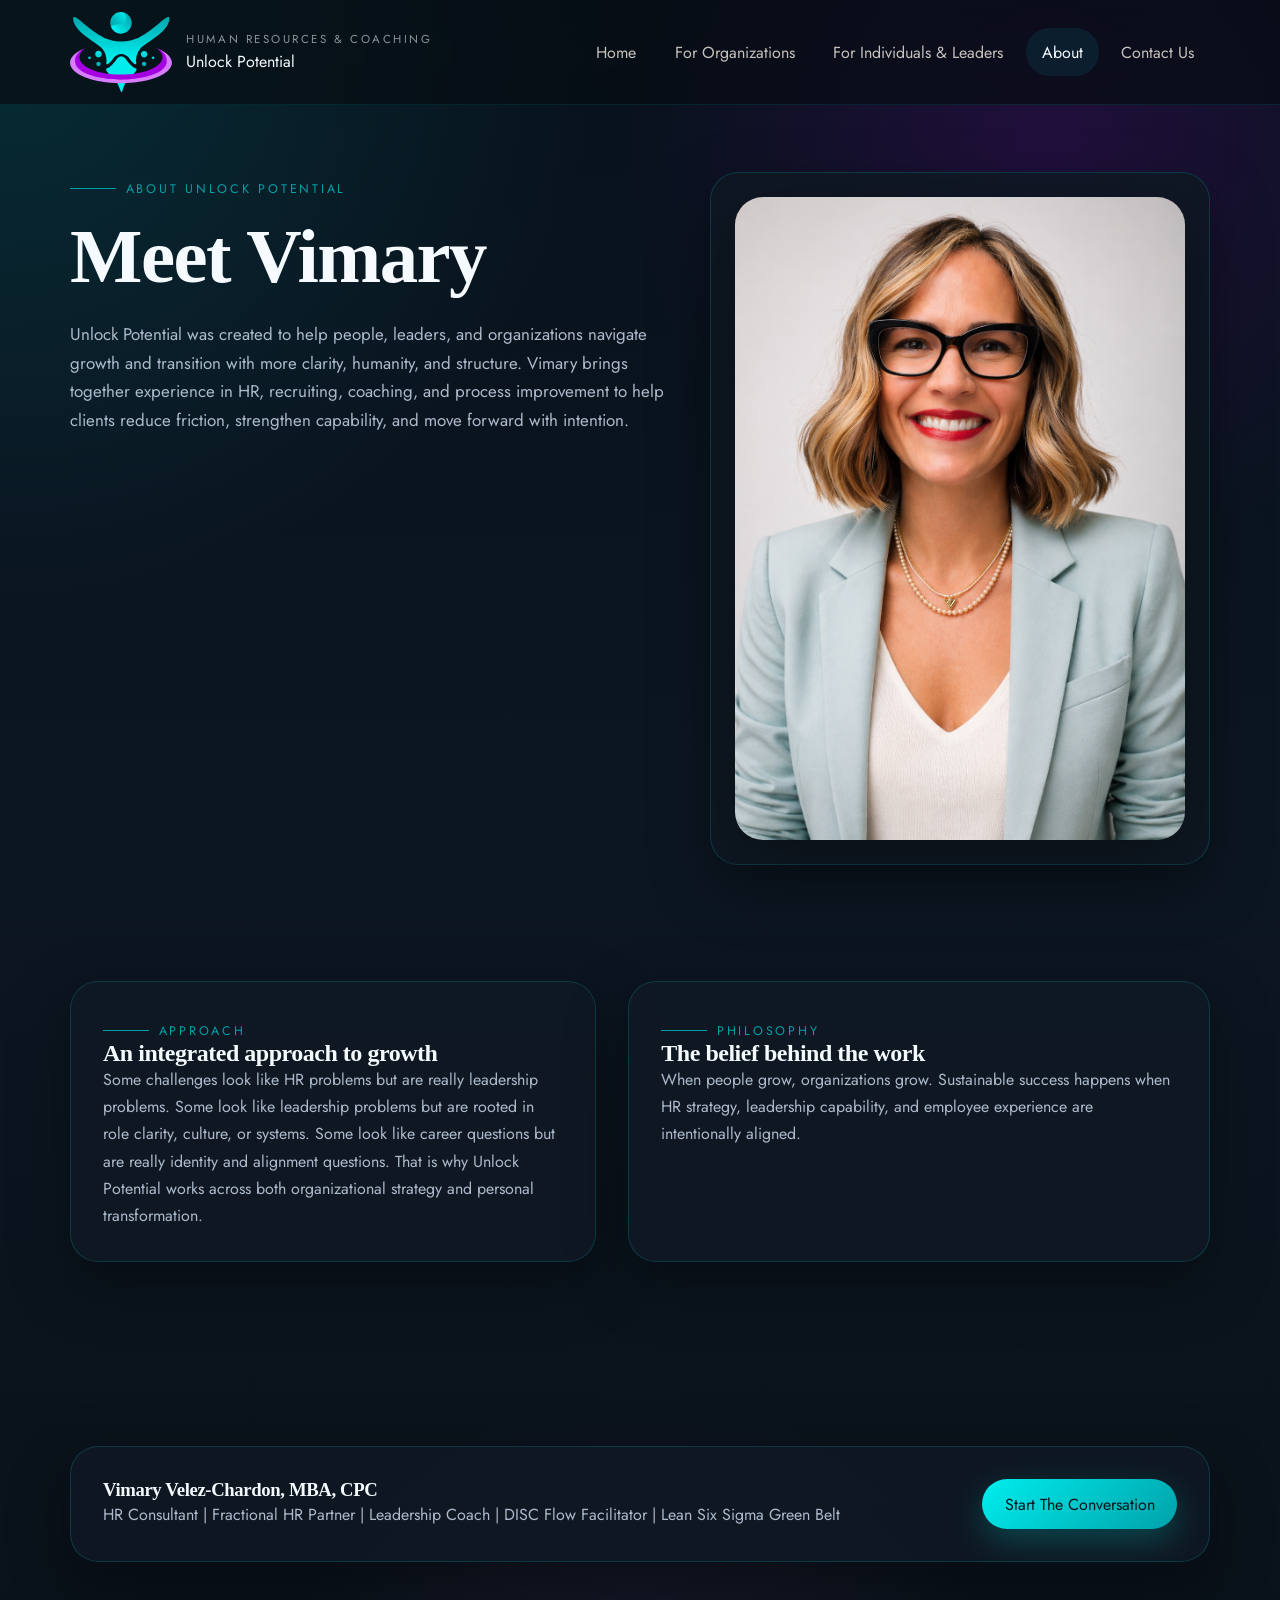
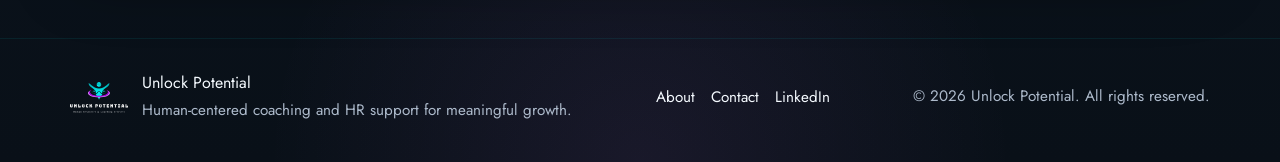
==== about.html @ 34f51344 "New version of the navigation. Minor bugs fixed." ====
<!DOCTYPE html>
<html lang="en">
<head>
  <meta charset="utf-8">
  <meta name="viewport" content="width=device-width, initial-scale=1">
  <title>About | Unlock Potential</title>
  <meta name="description" content="Meet Vimary and learn about Unlock Potential's integrated approach to HR consulting, leadership coaching, and people strategy.">
  <link rel="icon" href="./assets/images/up_no_letters.svg" type="image/svg+xml">
  <link rel="stylesheet" href="./assets/styles/site.css">
</head>
<body data-page="about">
  <div class="page-shell">
    <div data-include="./partials/header.html"></div>

    <main>
      <section class="page-hero">
        <div class="container page-hero__grid">
          <div class="reveal">
            <span class="eyebrow">About Unlock Potential</span>
            <h1>Meet Vimary</h1>
            <p>Unlock Potential was created to help people, leaders, and organizations navigate growth and transition with more clarity, humanity, and structure. Vimary brings together experience in HR, recruiting, coaching, and process improvement to help clients reduce friction, strengthen capability, and move forward with intention.</p>
          </div>
          <div class="page-hero__panel hero-card reveal delay-1">
            <img class="wide-image page-hero__image--taller" src="./assets/images/vimary1.PNG" alt="Vimary Velez-Chardon portrait">
          </div>
        </div>
      </section>

      <section class="section">
        <div class="container split-section">
          <div class="story-panel hero-card reveal">
            <span class="eyebrow">Approach</span>
            <h2>An integrated approach to growth</h2>
            <p>Some challenges look like HR problems but are really leadership problems. Some look like leadership problems but are rooted in role clarity, culture, or systems. Some look like career questions but are really identity and alignment questions. That is why Unlock Potential works across both organizational strategy and personal transformation.</p>
          </div>
          <div class="story-panel hero-card reveal delay-1">
            <span class="eyebrow">Philosophy</span>
            <h2>The belief behind the work</h2>
            <p>When people grow, organizations grow. Sustainable success happens when HR strategy, leadership capability, and employee experience are intentionally aligned.</p>
          </div>
        </div>
      </section>

      <section class="section">
        <div class="container">
          <div class="cta-band hero-card reveal">
            <div>
              <h3>Vimary Velez-Chardon, MBA, CPC</h3>
              <p>HR Consultant | Fractional HR Partner | Leadership Coach | DISC Flow Facilitator | Lean Six Sigma Green Belt</p>
            </div>
            <a class="button" href="./contact-us.html">Start The Conversation</a>
          </div>
        </div>
      </section>
    </main>

    <div data-include="./partials/footer.html"></div>
  </div>
  <script src="./assets/scripts/site.js"></script>
</body>
</html>
---- assets/styles/site.css ----
:root {
  --bg: #091018;
  --bg-elevated: #101924;
  --bg-soft: #172131;
  --panel: rgba(16, 25, 36, 0.86);
  --line: rgba(0, 237, 237, 0.16);
  --text: #f5faff;
  --muted: #adbacb;
  --accent: #00a2aa;
  --accent-strong: #00eded;
  --accent-secondary: #a500e2;
  --accent-secondary-soft: #d77cfc;
  --shadow: 0 20px 60px rgba(0, 0, 0, 0.34);
  --radius-lg: 28px;
  --radius-md: 20px;
  --radius-sm: 14px;
  --container: min(1140px, calc(100vw - 2rem));
}

@font-face {
  font-family: "Jost";
  font-style: normal;
  font-weight: 400;
  font-display: swap;
  src: url("/assets/fonts/jost-v20-latin.woff2") format("woff2");
}

@font-face {
  font-family: "Jost";
  font-style: normal;
  font-weight: 500;
  font-display: swap;
  src: url("/assets/fonts/jost-v20-latin.woff2") format("woff2");
}

@font-face {
  font-family: "Jost";
  font-style: normal;
  font-weight: 700;
  font-display: swap;
  src: url("/assets/fonts/jost-v20-latin.woff2") format("woff2");
}

* {
  box-sizing: border-box;
}

html {
  scroll-behavior: smooth;
}

body {
  margin: 0;
  font-family: "Jost", "Segoe UI", sans-serif;
  color: var(--text);
  background:
    radial-gradient(circle at top left, rgba(0, 237, 237, 0.13), transparent 28%),
    radial-gradient(circle at right 18% top 8%, rgba(165, 0, 226, 0.16), transparent 22%),
    radial-gradient(circle at center bottom, rgba(215, 124, 252, 0.08), transparent 20%),
    linear-gradient(180deg, #07111b 0%, #0c1622 46%, #091018 100%);
}

img {
  display: block;
  max-width: 100%;
}

a {
  color: inherit;
  text-decoration: none;
}

p {
  margin: 0;
  color: var(--muted);
  line-height: 1.7;
}

h1,
h2,
h3,
h4 {
  margin: 0;
  font-family: Georgia, "Times New Roman", serif;
  line-height: 1.1;
  letter-spacing: -0.02em;
}

.page-shell {
  position: relative;
  overflow: clip;
}

.container {
  width: var(--container);
  margin: 0 auto;
}

.site-header {
  position: sticky;
  top: 0;
  z-index: 20;
  backdrop-filter: blur(18px);
  background: rgba(7, 13, 20, 0.72);
  border-bottom: 1px solid rgba(0, 237, 237, 0.1);
}

.site-header__inner {
  display: flex;
  align-items: center;
  justify-content: space-between;
  gap: 1.5rem;
  min-height: 104px;
}

.brand {
  display: inline-flex;
  align-items: center;
  gap: 0.9rem;
}

.brand__logo {
  width: 102px;
  height: auto;
  flex: 0 0 auto;
}

.brand__text {
  display: grid;
  gap: 0.15rem;
}

.brand__eyebrow {
  font-size: 0.72rem;
  letter-spacing: 0.22em;
  text-transform: uppercase;
  color: rgba(245, 250, 255, 0.56);
}

.brand__name {
  font-size: 1rem;
  font-weight: 600;
}

.site-nav {
  display: flex;
  align-items: center;
  gap: 0.4rem;
}

.site-nav a {
  padding: 0.8rem 1rem;
  border-radius: 999px;
  color: rgba(245, 239, 231, 0.8);
  transition: background-color 180ms ease, color 180ms ease;
}

.site-nav a:hover,
.site-nav a[aria-current="page"] {
  color: var(--text);
  background: rgba(0, 237, 237, 0.08);
}

.nav-toggle {
  display: none;
  border: 0;
  background: transparent;
  color: var(--text);
  font: inherit;
  padding: 0.5rem;
}

.hero {
  padding: 5rem 0 4rem;
  position: relative;
  overflow: hidden;
  background:
    linear-gradient(180deg, rgba(7, 13, 20, 0.28) 0%, rgba(7, 13, 20, 0.52) 58%, rgba(7, 13, 20, 0.78) 100%),
    linear-gradient(90deg, rgba(7, 13, 20, 0.7) 0%, rgba(7, 13, 20, 0.26) 44%, rgba(7, 13, 20, 0.58) 100%),
    url("../images/background.png");
  background-position: center;
  background-repeat: no-repeat;
  background-size: cover;
}

.hero::before {
  content: "";
  position: absolute;
  inset: 0;
  background:
    radial-gradient(circle at top right, rgba(0, 237, 237, 0.08), transparent 26%),
    radial-gradient(circle at center right, rgba(255, 255, 255, 0.06), transparent 30%),
    linear-gradient(180deg, transparent 0%, transparent 62%, rgba(9, 16, 24, 0.52) 100%);
  pointer-events: none;
}

.hero::after {
  content: "";
  position: absolute;
  inset: auto 0 0 0;
  height: 140px;
  background: linear-gradient(180deg, rgba(9, 16, 24, 0) 0%, rgba(9, 16, 24, 0.92) 100%);
  pointer-events: none;
}

.hero__grid,
.split-section,
.contact-grid,
.story-grid,
.cta-band {
  display: grid;
  gap: 2rem;
}

.hero__grid {
  grid-template-columns: 1.15fr 0.85fr;
  align-items: stretch;
  position: relative;
  z-index: 2;
}

.hero__content {
  display: flex;
  flex-direction: column;
  justify-content: space-between;
  min-height: 100%;
}

.eyebrow {
  display: inline-flex;
  align-items: center;
  gap: 0.6rem;
  font-size: 0.78rem;
  letter-spacing: 0.22em;
  text-transform: uppercase;
  color: var(--accent);
}

.eyebrow::before {
  content: "";
  width: 46px;
  height: 1px;
  background: currentColor;
}

.hero h1,
.page-hero h1 {
  margin-top: 1.1rem;
  font-size: clamp(2.9rem, 6vw, 5.4rem);
  max-width: 12ch;
}

.hero p,
.page-hero p {
  margin-top: 1.25rem;
  max-width: 60ch;
  font-size: 1.06rem;
}

.hero__actions,
.cta-row {
  display: flex;
  flex-wrap: wrap;
  gap: 1rem;
  margin-top: 1.9rem;
}

.button,
.button-secondary {
  display: inline-flex;
  align-items: center;
  justify-content: center;
  min-height: 50px;
  padding: 0.85rem 1.4rem;
  border-radius: 999px;
  font-weight: 600;
  transition: transform 180ms ease, border-color 180ms ease, background-color 180ms ease;
}

.button {
  background: linear-gradient(135deg, var(--accent-strong), var(--accent));
  color: #07161c;
  box-shadow: 0 12px 32px rgba(0, 237, 237, 0.22);
}

.button-secondary {
  border: 1px solid rgba(215, 124, 252, 0.28);
  background: rgba(165, 0, 226, 0.08);
}

.button:hover,
.button-secondary:hover {
  transform: translateY(-2px);
}

.hero-card,
.metric-card,
.info-card,
.service-card,
.testimonial-card,
.contact-card,
.faq-card,
.process-card {
  background: var(--panel);
  border: 1px solid var(--line);
  border-radius: var(--radius-lg);
  box-shadow: var(--shadow);
}

.hero-card {
  padding: 1.15rem;
  height: 100%;
}

.hero-card--ambient {
  display: flex;
  align-items: flex-end;
  min-height: 100%;
  background: rgba(10, 17, 27, 0.34);
  backdrop-filter: blur(8px);
  box-shadow: 0 24px 60px rgba(0, 0, 0, 0.24);
}

.hero-card__details {
  display: grid;
  grid-template-columns: 1fr;
  gap: 0.85rem;
  margin-top: 1rem;
}

.metric-card {
  padding: 1rem 1.15rem;
  min-height: 0;
  display: grid;
  grid-template-columns: minmax(120px, 150px) 1fr;
  gap: 1rem;
  align-items: start;
  border-radius: 22px;
}

.metric-card strong {
  display: block;
  color: var(--text);
  font-size: 1rem;
  line-height: 1.2;
  letter-spacing: 0.08em;
  text-transform: uppercase;
}

.metric-card span {
  display: block;
  margin-top: 0;
  font-size: 0.92rem;
  line-height: 1.55;
  color: var(--muted);
}

.section {
  padding: 4.75rem 0;
}

.section-heading {
  display: grid;
  gap: 0.9rem;
  max-width: 780px;
}

.section-heading h2 {
  font-size: clamp(2rem, 4vw, 3.6rem);
}

.section-heading p {
  font-size: 1.04rem;
}

.split-section {
  grid-template-columns: 0.95fr 1.05fr;
  align-items: start;
}

.story-panel {
  padding: 2rem;
}

.story-list,
.service-list,
.detail-list {
  margin: 1.25rem 0 0;
  padding: 0;
  list-style: none;
  display: grid;
  gap: 0.85rem;
}

.story-list li,
.detail-list li {
  padding-left: 1.5rem;
  position: relative;
  color: var(--muted);
}

.story-list li::before,
.detail-list li::before {
  content: "";
  position: absolute;
  left: 0;
  top: 0.7rem;
  width: 0.5rem;
  height: 0.5rem;
  border-radius: 999px;
  background: var(--accent);
}

.info-grid,
.services-grid,
.testimonial-grid,
.contact-grid,
.faq-grid,
.process-grid {
  display: grid;
  gap: 1.25rem;
  margin-top: 2rem;
}

.info-grid {
  grid-template-columns: repeat(3, minmax(0, 1fr));
}

.info-card,
.service-card,
.testimonial-card,
.contact-card,
.faq-card,
.process-card {
  padding: 1.6rem;
}

.info-card h3,
.service-card h3,
.testimonial-card h3,
.faq-card h3,
.process-card h3 {
  font-size: 1.5rem;
}

.service-card__tag {
  display: inline-block;
  margin-bottom: 0.9rem;
  padding: 0.45rem 0.7rem;
  border-radius: 999px;
  background: rgba(0, 237, 237, 0.1);
  color: var(--accent-strong);
  font-size: 0.8rem;
  letter-spacing: 0.12em;
  text-transform: uppercase;
}

.services-grid {
  grid-template-columns: repeat(2, minmax(0, 1fr));
}

.services-grid--pillars {
  gap: 4.5rem 1.4rem;
  padding-top: 1.8rem;
}

.pillar-card {
  position: relative;
  padding: 4.8rem 1.75rem 1.85rem;
  overflow: visible;
  background:
    linear-gradient(180deg, rgba(255, 255, 255, 0.03), rgba(255, 255, 255, 0)),
    rgba(13, 21, 31, 0.92);
}

.pillar-card__icon-shell {
  position: absolute;
  top: 0;
  left: 50%;
  transform: translate(-50%, -48%);
  width: 118px;
  height: 118px;
  display: grid;
  place-items: center;
  border-radius: 999px;
  background:
    radial-gradient(circle at 32% 28%, rgba(0, 237, 237, 0.2), transparent 40%),
    linear-gradient(180deg, #13243a 0%, #091018 100%);
  border: 1px solid rgba(0, 237, 237, 0.22);
  box-shadow:
    0 18px 36px rgba(0, 0, 0, 0.34),
    inset 0 1px 0 rgba(255, 255, 255, 0.08);
}

.pillar-card__icon {
  width: 56px;
  height: 56px;
  object-fit: contain;
  filter:
    brightness(0) saturate(100%) invert(89%) sepia(49%) saturate(3068%) hue-rotate(129deg) brightness(106%) contrast(102%)
    drop-shadow(0 6px 18px rgba(0, 0, 0, 0.18));
}

.pillar-card__tag {
  display: block;
  width: fit-content;
  margin: 0 auto 1rem;
  background: transparent;
  color: var(--accent-secondary-soft);
  border: 1px solid rgba(215, 124, 252, 0.18);
}

.pillar-card h3,
.pillar-card h4,
.pillar-card h5,
.pillar-card p {
  text-align: center;
}

.pillar-card h3 {
  max-width: 14ch;
  margin: 0 auto;
}

.pillar-card h5 {
  max-width: 30ch;
  margin: 0.85rem auto 0;
  color: var(--accent-strong);
  font-size: 0.78rem;
  line-height: 1.45;
  text-transform: uppercase;
}

.pillar-card p {
  max-width: 34ch;
  margin: 0.9rem auto 0;
}

.pillar-card__divider {
  display: block;
  width: 72px;
  height: 2px;
  margin: 1rem auto 0;
  background: linear-gradient(90deg, transparent, var(--accent-strong), transparent);
}

.pillar-card .detail-list {
  margin-top: 1.25rem;
}

.service-card p + .detail-list,
.testimonial-card p + p,
.contact-card p + p {
  margin-top: 0.9rem;
}

.service-card.featured {
  background:
    linear-gradient(180deg, rgba(165, 0, 226, 0.12), rgba(0, 237, 237, 0.03)),
    var(--panel);
}

.story-image,
.wide-image {
  min-height: 100%;
  border-radius: var(--radius-lg);
  object-fit: cover;
  box-shadow: var(--shadow);
}

.story-image {
  aspect-ratio: 4 / 5;
}

.story-image--right {
  object-position: center;
}

.wide-image {
  aspect-ratio: 16 / 10;
}

.wide-image--left {
  object-position: left center;
}

.testimonial-grid {
  grid-template-columns: repeat(2, minmax(0, 1fr));
}

.testimonial-card blockquote {
  margin: 1rem 0 0;
  color: var(--text);
  font-size: 1.05rem;
  line-height: 1.75;
}

.testimonial-card footer {
  margin-top: 1rem;
  color: var(--accent-secondary-soft);
  font-size: 0.95rem;
}

.process-grid {
  grid-template-columns: repeat(4, minmax(0, 1fr));
}

.process-grid--reach {
  grid-template-columns: repeat(5, minmax(0, 1fr));
}

.process-grid--reach .process-card {
  padding: 1.25rem;
}

.process-grid--reach .process-card h3 {
  font-size: 1.25rem;
}

.process-card__number {
  display: inline-grid;
  place-items: center;
  width: 2.4rem;
  height: 2.4rem;
  border-radius: 999px;
  margin-bottom: 1rem;
  background: rgba(0, 237, 237, 0.1);
  color: var(--accent-strong);
  font-weight: 700;
}

.cta-band {
  grid-template-columns: 1fr auto;
  align-items: center;
  padding: 2rem;
  margin-top: 2rem;
}

.page-hero {
  padding: 4.2rem 0 2.5rem;
}

.page-hero__grid {
  display: grid;
  grid-template-columns: 1.1fr 0.9fr;
  gap: 1.8rem;
  align-items: start;
}

.page-hero__panel {
  padding: 1.5rem;
}

.page-hero__image--taller {
  aspect-ratio: 70 / 100;
}

.contact-grid {
  grid-template-columns: 0.88fr 1.12fr;
  align-items: start;
}

.contact-list {
  display: grid;
  gap: 1rem;
  margin-top: 1.3rem;
}

.contact-item strong,
.contact-item a {
  display: block;
}

.contact-item strong {
  margin-bottom: 0.35rem;
  color: var(--text);
}

.contact-form {
  display: grid;
  gap: 1rem;
}

.field {
  display: grid;
  gap: 0.45rem;
}

.field label {
  font-size: 0.93rem;
  color: var(--text);
}

.field input,
.field textarea,
.field select {
  width: 100%;
  border: 1px solid rgba(255, 255, 255, 0.08);
  border-radius: 16px;
  background: rgba(255, 255, 255, 0.04);
  color: var(--text);
  padding: 0.95rem 1rem;
  font: inherit;
}

.field select {
  color-scheme: dark;
}

.field select option {
  background: var(--bg-elevated);
  color: var(--text);
}

.field select option:checked,
.field select option:hover {
  background: var(--accent);
  color: #07161c;
}

.field input:focus,
.field textarea:focus,
.field select:focus {
  outline: 2px solid rgba(0, 237, 237, 0.3);
  border-color: rgba(0, 237, 237, 0.28);
}

.field textarea {
  min-height: 170px;
  resize: vertical;
}

.form-note {
  font-size: 0.92rem;
}

.faq-grid {
  grid-template-columns: repeat(2, minmax(0, 1fr));
}

.site-footer {
  padding: 2rem 0 2.4rem;
  border-top: 1px solid rgba(0, 237, 237, 0.08);
}

.site-footer__inner {
  display: flex;
  flex-wrap: wrap;
  align-items: center;
  justify-content: space-between;
  gap: 1rem;
}

.footer-brand {
  display: inline-flex;
  align-items: center;
  gap: 0.9rem;
}

.footer-brand img {
  width: 58px;
  height: auto;
  flex: 0 0 auto;
}

.footer-brand__text {
  display: grid;
  gap: 0.2rem;
}

.footer-brand__title {
  color: var(--text);
  font-weight: 600;
}

.site-footer p,
.site-footer a {
  font-size: 0.95rem;
}

.footer-links {
  display: flex;
  flex-wrap: wrap;
  gap: 1rem;
}

.reveal {
  opacity: 0;
  transform: translateY(20px);
  animation: revealUp 0.7s ease forwards;
}

.reveal.delay-1 {
  animation-delay: 0.1s;
}

.reveal.delay-2 {
  animation-delay: 0.2s;
}

.reveal.delay-3 {
  animation-delay: 0.3s;
}

@keyframes revealUp {
  to {
    opacity: 1;
    transform: translateY(0);
  }
}

@media (max-width: 980px) {
  .hero__grid,
  .split-section,
  .page-hero__grid,
  .contact-grid,
  .cta-band,
  .info-grid,
  .services-grid,
  .testimonial-grid,
  .faq-grid,
  .process-grid {
    grid-template-columns: 1fr;
  }

  .site-header__inner {
    min-height: 92px;
  }

  .services-grid--pillars {
    gap: 4rem;
  }

  .process-grid--reach {
    grid-template-columns: repeat(5, minmax(0, 1fr));
    gap: 0.85rem;
  }
}

@media (max-width: 760px) {
  .nav-toggle {
    display: inline-flex;
  }

  .site-nav {
    position: absolute;
    left: 1rem;
    right: 1rem;
    top: calc(100% + 0.7rem);
    display: none;
    flex-direction: column;
    align-items: stretch;
    padding: 0.75rem;
    border: 1px solid rgba(255, 255, 255, 0.06);
    border-radius: 20px;
    background: rgba(18, 15, 13, 0.96);
    box-shadow: var(--shadow);
  }

  .site-nav.is-open {
    display: flex;
  }

  .site-nav a {
    border-radius: 14px;
  }

  .hero {
    padding-top: 3.5rem;
  }

  .brand__logo {
    width: 81px;
  }

  .footer-brand {
    align-items: flex-start;
  }

  .hero-card__details {
    grid-template-columns: 1fr;
  }

  .metric-card {
    grid-template-columns: 1fr;
    gap: 0.45rem;
  }

  .process-grid--reach {
    grid-template-columns: 1fr;
    gap: 1.25rem;
  }

  .section {
    padding: 3.7rem 0;
  }

  .cta-row,
  .hero__actions {
    flex-direction: column;
    align-items: stretch;
  }

  .pillar-card {
    padding-top: 4.45rem;
  }

  .pillar-card__icon-shell {
    width: 104px;
    height: 104px;
  }

  .pillar-card__icon {
    width: 50px;
    height: 50px;
  }
}
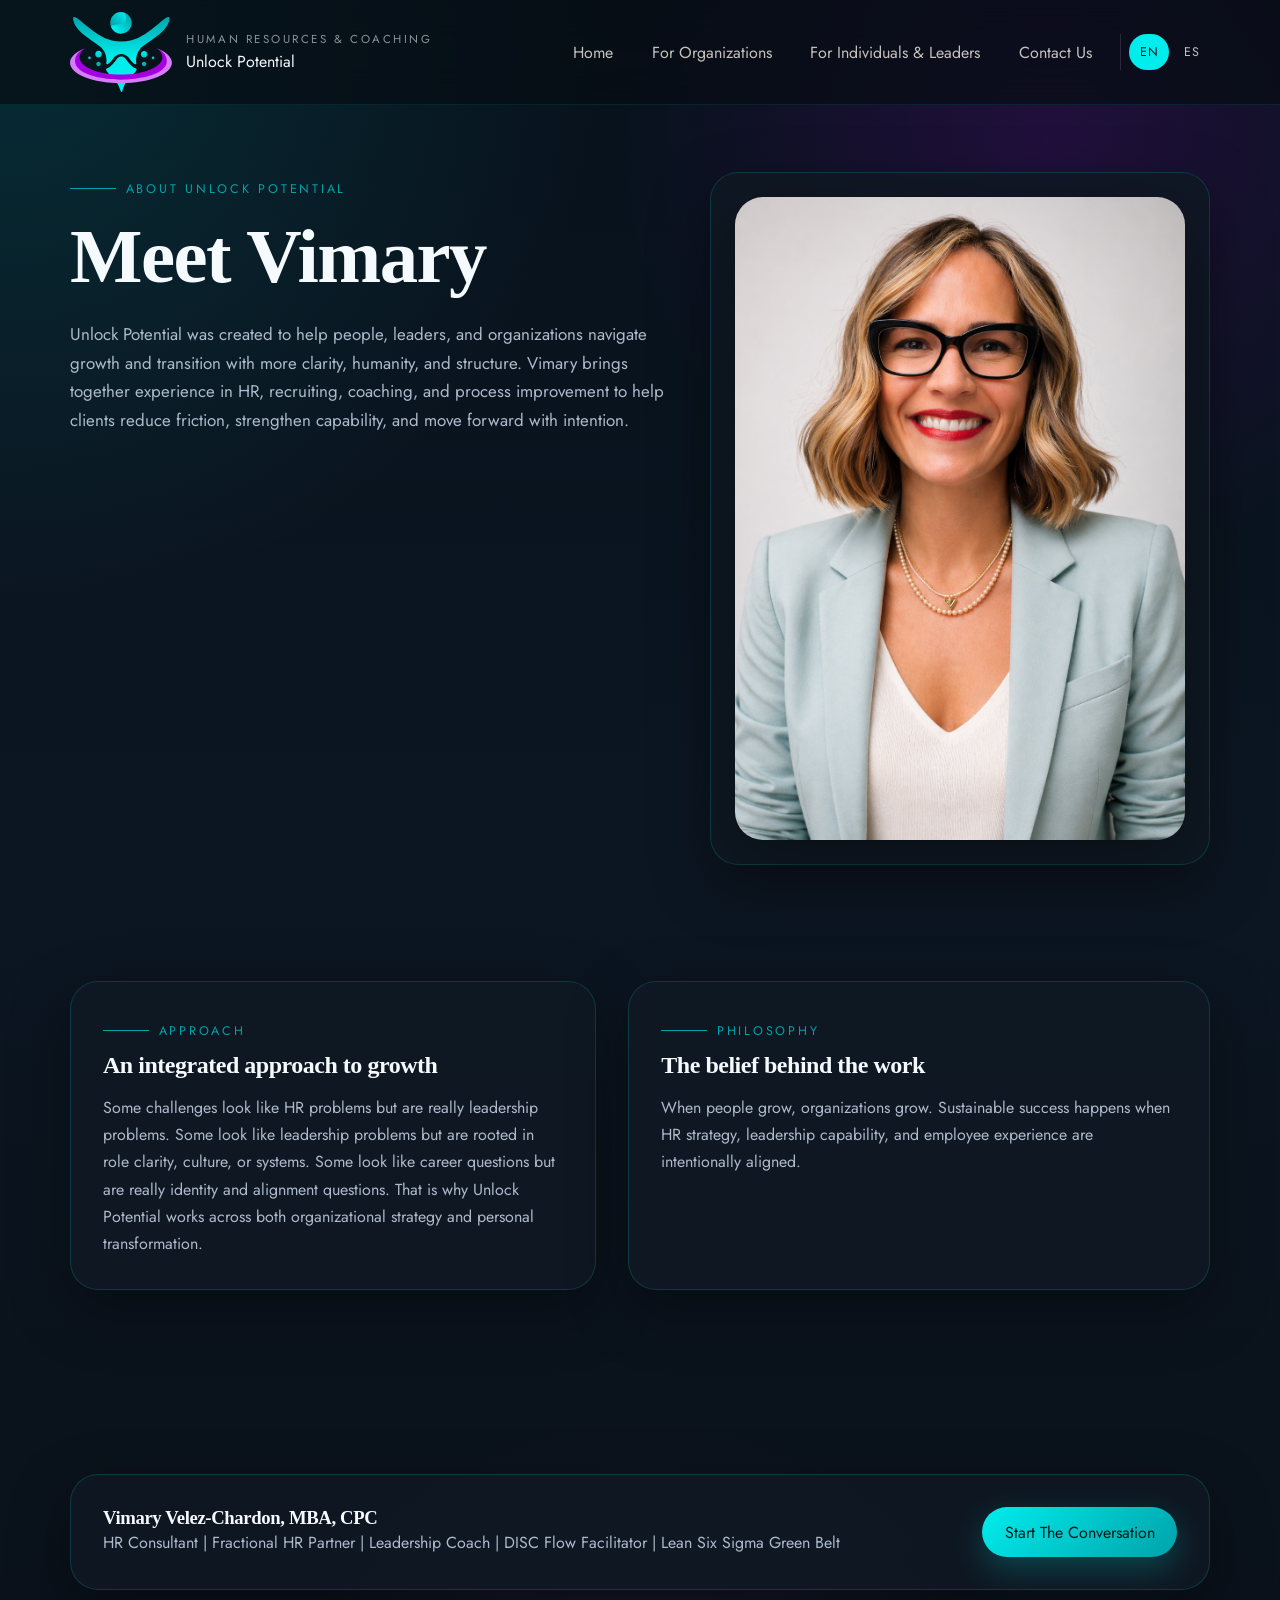
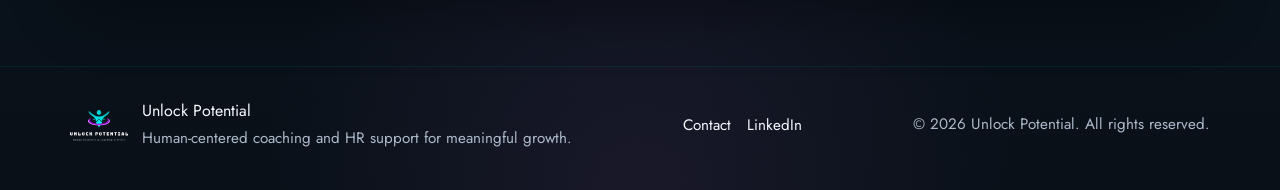
==== commit 9373a890: "Español!" ====
--- a/about.html
+++ b/about.html
@@ -5,6 +5,8 @@
   <meta name="viewport" content="width=device-width, initial-scale=1">
   <title>About | Unlock Potential</title>
   <meta name="description" content="Meet Vimary and learn about Unlock Potential's integrated approach to HR consulting, leadership coaching, and people strategy.">
+  <link rel="alternate" hreflang="en" href="./about.html">
+  <link rel="alternate" hreflang="es" href="./es/about.html">
   <link rel="icon" href="./assets/images/up_no_letters.svg" type="image/svg+xml">
   <link rel="stylesheet" href="./assets/styles/site.css">
 </head>
--- a/assets/styles/site.css
+++ b/assets/styles/site.css
@@ -161,6 +161,27 @@
   background: rgba(0, 237, 237, 0.08);
 }
 
+.language-switch {
+  display: inline-flex;
+  align-items: center;
+  gap: 0.25rem;
+  margin-left: 0.35rem;
+  padding-left: 0.55rem;
+  border-left: 1px solid rgba(255, 255, 255, 0.12);
+}
+
+.language-switch a {
+  padding: 0.55rem 0.65rem;
+  font-size: 0.78rem;
+  font-weight: 700;
+  letter-spacing: 0.08em;
+}
+
+.language-switch a[aria-current="true"] {
+  color: #07161c;
+  background: var(--accent-strong);
+}
+
 .nav-toggle {
   display: none;
   border: 0;
@@ -213,17 +234,26 @@
 }
 
 .hero__grid {
-  grid-template-columns: 1.15fr 0.85fr;
-  align-items: stretch;
+  grid-template-columns: 1fr;
+  align-items: start;
   position: relative;
   z-index: 2;
+}
+
+.hero__eyebrow {
+  width: 100%;
+  max-width: 100%;
+  justify-content: center;
+  text-align: center;
 }
 
 .hero__content {
   display: flex;
   flex-direction: column;
-  justify-content: space-between;
-  min-height: 100%;
+  align-items: center;
+  gap: 1.15rem;
+  min-height: 0;
+  text-align: center;
 }
 
 .eyebrow {
@@ -255,6 +285,14 @@
   margin-top: 1.25rem;
   max-width: 60ch;
   font-size: 1.06rem;
+}
+
+.hero h1 {
+  max-width: 1100px;
+}
+
+.hero p {
+  max-width: 980px;
 }
 
 .hero__actions,
@@ -314,7 +352,7 @@
 
 .hero-card--ambient {
   display: flex;
-  align-items: flex-end;
+  align-items: stretch;
   min-height: 100%;
   background: rgba(10, 17, 27, 0.34);
   backdrop-filter: blur(8px);
@@ -323,31 +361,64 @@
 
 .hero-card__details {
   display: grid;
-  grid-template-columns: 1fr;
-  gap: 0.85rem;
-  margin-top: 1rem;
+  grid-template-columns: repeat(4, minmax(0, 1fr));
+  gap: 0.9rem;
+  width: 100%;
 }
 
 .metric-card {
-  padding: 1rem 1.15rem;
-  min-height: 0;
-  display: grid;
-  grid-template-columns: minmax(120px, 150px) 1fr;
-  gap: 1rem;
-  align-items: start;
+  position: relative;
+  min-height: 100%;
+  padding: 1.15rem 1rem 1.25rem;
+  display: grid;
+  justify-items: center;
+  align-content: start;
+  gap: 0.65rem;
+  overflow: hidden;
+  text-align: center;
+  background:
+    linear-gradient(180deg, rgba(245, 250, 255, 0.07), rgba(245, 250, 255, 0.025)),
+    rgba(16, 25, 36, 0.72);
+  border-color: rgba(255, 255, 255, 0.08);
   border-radius: 22px;
+}
+
+.metric-card::after {
+  content: "";
+  position: absolute;
+  left: 1rem;
+  right: 1rem;
+  bottom: 0;
+  height: 3px;
+  background: var(--metric-accent, var(--accent));
+}
+
+.metric-card__icon {
+  display: inline-grid;
+  place-items: center;
+  width: 4.35rem;
+  height: 4.35rem;
+  border-radius: 999px;
+  background:
+    radial-gradient(circle at 30% 25%, rgba(255, 255, 255, 0.18), transparent 34%),
+    linear-gradient(135deg, color-mix(in srgb, var(--metric-accent, var(--accent)) 82%, #07161c), rgba(7, 22, 28, 0.72));
+  color: var(--text);
+  box-shadow: 0 16px 34px rgba(0, 0, 0, 0.28);
+  font-size: 0.86rem;
+  font-weight: 800;
+  letter-spacing: 0.08em;
 }
 
 .metric-card strong {
   display: block;
   color: var(--text);
-  font-size: 1rem;
-  line-height: 1.2;
+  font-size: 0.98rem;
+  line-height: 1.22;
   letter-spacing: 0.08em;
   text-transform: uppercase;
 }
 
-.metric-card span {
+.metric-card > span:not(.metric-card__icon) {
   display: block;
   margin-top: 0;
   font-size: 0.92rem;
@@ -355,6 +426,22 @@
   color: var(--muted);
 }
 
+.metric-card--teal {
+  --metric-accent: var(--accent-strong);
+}
+
+.metric-card--purple {
+  --metric-accent: var(--accent-secondary-soft);
+}
+
+.metric-card--green {
+  --metric-accent: #7cbf96;
+}
+
+.metric-card--blue {
+  --metric-accent: #6fa6c8;
+}
+
 .section {
   padding: 4.75rem 0;
 }
@@ -380,6 +467,18 @@
 
 .story-panel {
   padding: 2rem;
+}
+
+.story-panel .eyebrow {
+  margin-bottom: 0.75rem;
+}
+
+.story-panel h2 {
+  margin-bottom: 1rem;
+}
+
+.story-panel p + p {
+  margin-top: 0.85rem;
 }
 
 .story-list,
@@ -800,6 +899,10 @@
 
 .reveal.delay-3 {
   animation-delay: 0.3s;
+}
+
+.reveal.delay-4 {
+  animation-delay: 0.4s;
 }
 
 @keyframes revealUp {
@@ -834,6 +937,10 @@
   .process-grid--reach {
     grid-template-columns: repeat(5, minmax(0, 1fr));
     gap: 0.85rem;
+  }
+
+  .hero-card__details {
+    grid-template-columns: repeat(2, minmax(0, 1fr));
   }
 }
 
@@ -865,6 +972,13 @@
     border-radius: 14px;
   }
 
+  .language-switch {
+    margin-left: 0;
+    padding: 0.55rem 0 0;
+    border-left: 0;
+    border-top: 1px solid rgba(255, 255, 255, 0.12);
+  }
+
   .hero {
     padding-top: 3.5rem;
   }
